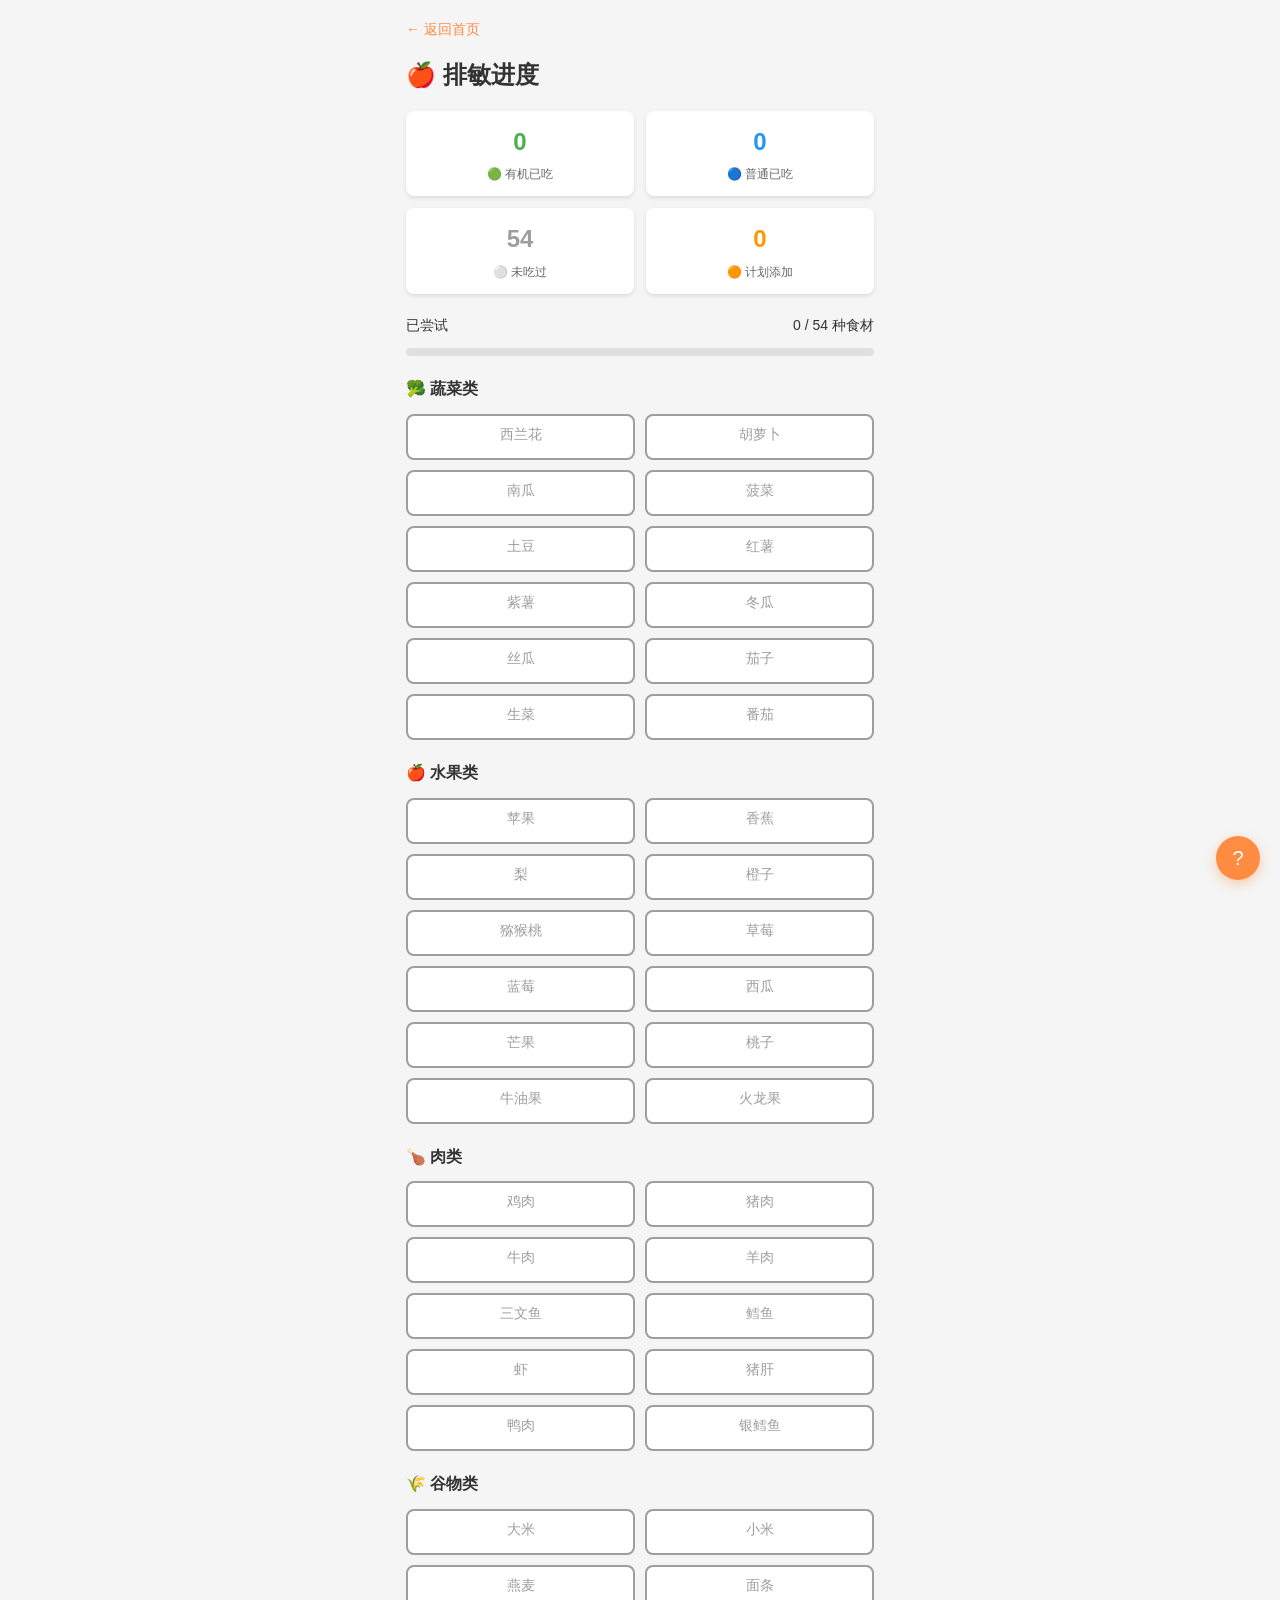
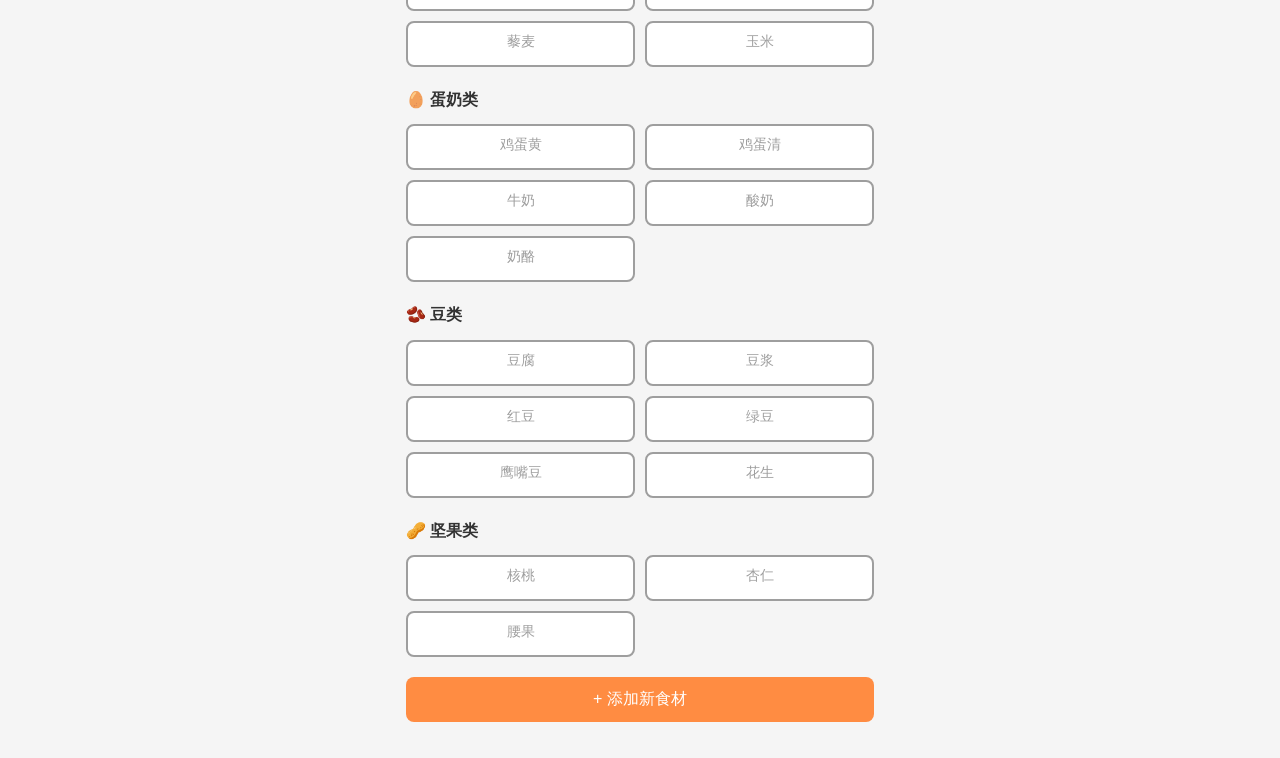
==== allergy-tracker.html @ b42898f8 "Add files via upload Initial upload" ====
<!DOCTYPE html>
<html lang="zh-CN">
<head>
  <meta charset="UTF-8">
  <meta name="viewport" content="width=device-width, initial-scale=1.0, user-scalable=no">
  <title>排敏进度 - 宝宝辅食助手</title>
  <link rel="stylesheet" href="css/style.css">
</head>
<body>
  <div class="container">
    <a href="index.html" class="back-btn">← 返回首页</a>
    
    <h2 style="margin-bottom: 16px;">🍎 排敏进度</h2>
    
    <!-- 统计区域 -->
    <div class="stats-grid">
      <div class="stat-card">
        <div class="number" style="color: var(--green);" id="organicCount">0</div>
        <div class="label">🟢 有机已吃</div>
      </div>
      <div class="stat-card">
        <div class="number" style="color: var(--blue);" id="normalCount">0</div>
        <div class="label">🔵 普通已吃</div>
      </div>
      <div class="stat-card">
        <div class="number" style="color: var(--gray);" id="noneCount">0</div>
        <div class="label">⚪ 未吃过</div>
      </div>
      <div class="stat-card">
        <div class="number" style="color: var(--orange);" id="plannedCount">0</div>
        <div class="label">🟠 计划添加</div>
      </div>
    </div>
    
    <!-- 进度条 -->
    <div style="margin-bottom: 20px;">
      <div style="display: flex; justify-content: space-between; font-size: 14px; margin-bottom: 8px;">
        <span>已尝试</span>
        <span id="progressText">0 / 0 种食材</span>
      </div>
      <div class="progress-bar">
        <div class="fill" id="progressFill" style="width: 0%;"></div>
      </div>
    </div>
    
    <!-- 食材列表区域 -->
    <div id="foodCategories"></div>
    
    <!-- 添加新食材按钮 -->
    <button class="btn btn-primary btn-block" style="margin-top: 20px;" onclick="showAddFoodModal()">
      + 添加新食材
    </button>
  </div>
  
  <!-- 帮助按钮 -->
  <button class="help-btn" onclick="toggleTooltip()">?</button>
  
  <!-- 提示弹出框 -->
  <div class="tooltip" id="tooltip">
    <div style="font-weight: bold; margin-bottom: 12px;">颜色含义说明</div>
    <div class="tooltip-item">
      <div class="tooltip-color" style="background: var(--green);"></div>
      <span>🟢 绿色：有机已吃</span>
    </div>
    <div class="tooltip-item">
      <div class="tooltip-color" style="background: var(--blue);"></div>
      <span>🔵 蓝色：普通已吃</span>
    </div>
    <div class="tooltip-item">
      <div class="tooltip-color" style="background: var(--gray);"></div>
      <span>⚪ 灰色：未吃过</span>
    </div>
    <div class="tooltip-item">
      <div class="tooltip-color" style="background: var(--orange);"></div>
      <span>🟠 橙色：计划添加</span>
    </div>
    <div style="font-size: 12px; color: var(--text-light); margin-top: 12px;">
      点击食材按钮可循环切换状态
    </div>
  </div>
  
  <!-- 添加食材模态框 -->
  <div class="modal" id="addFoodModal">
    <div class="modal-content" style="width: 90%; max-width: 350px;">
      <div class="modal-header">
        <h3>添加新食材</h3>
        <button class="modal-close" onclick="closeAddFoodModal()">×</button>
      </div>
      <div class="form-group">
        <label>食材名称</label>
        <input type="text" class="form-control" id="newFoodName" placeholder="请输入食材名称">
      </div>
      <div class="form-group">
        <label>分类</label>
        <select class="form-control" id="newFoodCategory">
          <option value="vegetables">蔬菜类</option>
          <option value="fruits">水果类</option>
          <option value="meats">肉类</option>
          <option value="grains">谷物类</option>
          <option value="dairy">蛋奶类</option>
          <option value="beans">豆类</option>
          <option value="nuts">坚果类</option>
        </select>
      </div>
      <button class="btn btn-primary btn-block" onclick="addNewFood()">添加</button>
    </div>
  </div>
  
  <script src="js/app.js"></script>
  <script src="js/storage.js"></script>
  <script src="js/allergy-tracker.js"></script>
</body>
</html>
---- css/style.css ----
/* 全局样式 - 宝宝辅食助手 PWA */
* {
  margin: 0;
  padding: 0;
  box-sizing: border-box;
}

:root {
  --primary: #FF8C42;
  --primary-light: #FFB07A;
  --green: #4CAF50;
  --blue: #2196F3;
  --orange: #FF9800;
  --gray: #9E9E9E;
  --red: #F44336;
  --yellow: #FFC107;
  --bg: #F5F5F5;
  --card-bg: #FFFFFF;
  --text: #333333;
  --text-light: #666666;
  --border: #E0E0E0;
}

body {
  font-family: -apple-system, BlinkMacSystemFont, 'Segoe UI', Roboto, 'Helvetica Neue', Arial, sans-serif;
  font-size: 16px;
  color: var(--text);
  background: var(--bg);
  line-height: 1.6;
  min-height: 100vh;
  padding-bottom: 20px;
}

/* 容器 */
.container {
  max-width: 375px;
  margin: 0 auto;
  padding: 16px;
}

/* 标题 */
.header {
  text-align: center;
  padding: 20px 0;
  background: linear-gradient(135deg, var(--primary), var(--primary-light));
  color: white;
  margin: -16px -16px 20px -16px;
  padding: 30px 16px;
  border-radius: 0 0 20px 20px;
}

.header h1 {
  font-size: 24px;
  margin-bottom: 8px;
}

.header .age-display {
  font-size: 32px;
  font-weight: bold;
  margin: 10px 0;
}

.header .date-display {
  font-size: 14px;
  opacity: 0.9;
}

/* 功能卡片网格 */
.card-grid {
  display: grid;
  grid-template-columns: 1fr;
  gap: 12px;
  margin-bottom: 20px;
}

.card {
  background: var(--card-bg);
  border-radius: 12px;
  padding: 16px;
  box-shadow: 0 2px 8px rgba(0,0,0,0.1);
  text-decoration: none;
  color: var(--text);
  display: flex;
  align-items: center;
  gap: 12px;
  transition: transform 0.2s, box-shadow 0.2s;
}

.card:active {
  transform: scale(0.98);
}

.card-icon {
  font-size: 32px;
  width: 50px;
  text-align: center;
}

.card-content h3 {
  font-size: 16px;
  margin-bottom: 4px;
}

.card-content p {
  font-size: 13px;
  color: var(--text-light);
}

/* 按钮 */
.btn {
  display: inline-block;
  padding: 12px 24px;
  border: none;
  border-radius: 8px;
  font-size: 16px;
  font-weight: 500;
  cursor: pointer;
  transition: opacity 0.2s;
  text-align: center;
  text-decoration: none;
}

.btn:active {
  opacity: 0.8;
}

.btn-primary {
  background: var(--primary);
  color: white;
}

.btn-green {
  background: var(--green);
  color: white;
}

.btn-blue {
  background: var(--blue);
  color: white;
}

.btn-orange {
  background: var(--orange);
  color: white;
}

.btn-red {
  background: var(--red);
  color: white;
}

.btn-gray {
  background: var(--gray);
  color: white;
}

.btn-block {
  display: block;
  width: 100%;
}

.btn-small {
  padding: 8px 16px;
  font-size: 14px;
}

/* 表单元素 */
.form-group {
  margin-bottom: 16px;
}

.form-group label {
  display: block;
  margin-bottom: 6px;
  font-size: 14px;
  color: var(--text-light);
}

.form-control {
  width: 100%;
  padding: 12px;
  border: 1px solid var(--border);
  border-radius: 8px;
  font-size: 16px;
  outline: none;
  transition: border-color 0.2s;
}

.form-control:focus {
  border-color: var(--primary);
}

textarea.form-control {
  min-height: 80px;
  resize: vertical;
}

select.form-control {
  appearance: none;
  background: white url("data:image/svg+xml,<svg xmlns='http://www.w3.org/2000/svg' width='12' height='12' viewBox='0 0 12 12'><path fill='%23333' d='M6 9L1 4h10z'/></svg>") no-repeat right 12px center;
  padding-right: 36px;
}

/* 标签 */
.badge {
  display: inline-block;
  padding: 4px 8px;
  border-radius: 4px;
  font-size: 12px;
  font-weight: 500;
}

.badge-green {
  background: #E8F5E9;
  color: var(--green);
}

.badge-red {
  background: #FFEBEE;
  color: var(--red);
}

.badge-yellow {
  background: #FFF8E1;
  color: #F57F17;
}

.badge-blue {
  background: #E3F2FD;
  color: var(--blue);
}

.badge-orange {
  background: #FFF3E0;
  color: var(--orange);
}

.badge-gray {
  background: #F5F5F5;
  color: var(--gray);
}

/* 列表 */
.list {
  background: var(--card-bg);
  border-radius: 12px;
  overflow: hidden;
  box-shadow: 0 2px 8px rgba(0,0,0,0.1);
}

.list-item {
  padding: 16px;
  border-bottom: 1px solid var(--border);
  display: flex;
  justify-content: space-between;
  align-items: center;
}

.list-item:last-child {
  border-bottom: none;
}

/* 食材状态按钮 */
.food-btn {
  display: inline-block;
  padding: 10px 16px;
  border: 2px solid var(--border);
  border-radius: 8px;
  background: white;
  font-size: 14px;
  cursor: pointer;
  transition: all 0.2s;
  text-align: center;
  min-width: 80px;
}

.food-btn:active {
  transform: scale(0.95);
}

.food-btn.none {
  border-color: var(--gray);
  color: var(--gray);
  background: white;
}

.food-btn.organic {
  border-color: var(--green);
  color: white;
  background: var(--green);
}

.food-btn.normal {
  border-color: var(--blue);
  color: white;
  background: var(--blue);
}

.food-btn.planned {
  border-color: var(--orange);
  color: white;
  background: var(--orange);
}

/* 分类标题 */
.category-title {
  font-size: 16px;
  font-weight: 600;
  margin: 20px 0 12px 0;
  color: var(--text);
  display: flex;
  align-items: center;
  gap: 8px;
}

/* 网格布局 */
.food-grid {
  display: grid;
  grid-template-columns: repeat(2, 1fr);
  gap: 10px;
  margin-bottom: 16px;
}

/* 提示卡片 */
.tip-card {
  background: #FFF8E1;
  border-left: 4px solid var(--yellow);
  padding: 12px;
  border-radius: 8px;
  margin-bottom: 16px;
  font-size: 14px;
}

.tip-card-green {
  background: #E8F5E9;
  border-left-color: var(--green);
}

.tip-card-red {
  background: #FFEBEE;
  border-left-color: var(--red);
}

.tip-card-blue {
  background: #E3F2FD;
  border-left-color: var(--blue);
}

/* 警告/成功消息 */
.alert {
  padding: 12px;
  border-radius: 8px;
  margin-bottom: 16px;
  font-size: 14px;
}

.alert-success {
  background: #E8F5E9;
  color: #2E7D32;
  border: 1px solid #A5D6A7;
}

.alert-warning {
  background: #FFF8E1;
  color: #F57F17;
  border: 1px solid #FFD54F;
}

.alert-error {
  background: #FFEBEE;
  color: #C62828;
  border: 1px solid #EF9A9A;
}

.alert-info {
  background: #E3F2FD;
  color: #1565C0;
  border: 1px solid #90CAF9;
}

/* 模态框 */
.modal {
  display: none;
  position: fixed;
  top: 0;
  left: 0;
  width: 100%;
  height: 100%;
  background: rgba(0,0,0,0.5);
  z-index: 1000;
  align-items: center;
  justify-content: center;
}

.modal.show {
  display: flex;
}

.modal-content {
  background: white;
  border-radius: 12px;
  padding: 20px;
  max-width: 90%;
  max-height: 80%;
  overflow-y: auto;
}

.modal-header {
  display: flex;
  justify-content: space-between;
  align-items: center;
  margin-bottom: 16px;
}

.modal-close {
  background: none;
  border: none;
  font-size: 24px;
  cursor: pointer;
  color: var(--text-light);
}

/* 返回按钮 */
.back-btn {
  display: inline-flex;
  align-items: center;
  gap: 6px;
  color: var(--primary);
  text-decoration: none;
  font-size: 14px;
  margin-bottom: 16px;
}

/* 帮助按钮 */
.help-btn {
  position: fixed;
  bottom: 20px;
  right: 20px;
  width: 44px;
  height: 44px;
  border-radius: 50%;
  background: var(--primary);
  color: white;
  border: none;
  font-size: 20px;
  cursor: pointer;
  box-shadow: 0 4px 12px rgba(255,140,66,0.4);
  z-index: 100;
}

/* 提示弹出框 */
.tooltip {
  display: none;
  position: fixed;
  bottom: 80px;
  right: 20px;
  background: white;
  border-radius: 12px;
  padding: 16px;
  box-shadow: 0 4px 20px rgba(0,0,0,0.15);
  z-index: 101;
  max-width: 280px;
}

.tooltip.show {
  display: block;
}

.tooltip-item {
  display: flex;
  align-items: center;
  gap: 8px;
  margin-bottom: 8px;
  font-size: 14px;
}

.tooltip-item:last-child {
  margin-bottom: 0;
}

.tooltip-color {
  width: 20px;
  height: 20px;
  border-radius: 4px;
  flex-shrink: 0;
}

/* 统计卡片 */
.stats-grid {
  display: grid;
  grid-template-columns: repeat(2, 1fr);
  gap: 12px;
  margin-bottom: 20px;
}

.stat-card {
  background: white;
  border-radius: 8px;
  padding: 12px;
  text-align: center;
  box-shadow: 0 2px 4px rgba(0,0,0,0.1);
}

.stat-card .number {
  font-size: 24px;
  font-weight: bold;
}

.stat-card .label {
  font-size: 12px;
  color: var(--text-light);
  margin-top: 4px;
}

/* 进度条 */
.progress-bar {
  height: 8px;
  background: var(--border);
  border-radius: 4px;
  overflow: hidden;
  margin: 12px 0;
}

.progress-bar .fill {
  height: 100%;
  background: var(--primary);
  transition: width 0.3s;
}

/* 搜索框 */
.search-box {
  position: relative;
  margin-bottom: 16px;
}

.search-box input {
  padding-right: 40px;
}

.search-box .search-icon {
  position: absolute;
  right: 12px;
  top: 50%;
  transform: translateY(-50%);
  color: var(--text-light);
}

/* 标签组 */
.tag {
  display: inline-block;
  padding: 4px 10px;
  border-radius: 12px;
  font-size: 12px;
  margin: 4px;
  border: 1px solid var(--border);
}

.tag-green {
  background: #E8F5E9;
  color: var(--green);
  border-color: #A5D6A7;
}

.tag-red {
  background: #FFEBEE;
  color: var(--red);
  border-color: #EF9A9A;
}

/* 空状态 */
.empty-state {
  text-align: center;
  padding: 40px 20px;
  color: var(--text-light);
}

.empty-state .icon {
  font-size: 48px;
  margin-bottom: 12px;
}

/* 历史记录 */
.history-item {
  background: white;
  border-radius: 8px;
  padding: 12px;
  margin-bottom: 8px;
  box-shadow: 0 1px 4px rgba(0,0,0,0.1);
}

.history-date {
  font-size: 12px;
  color: var(--text-light);
  margin-bottom: 8px;
}

.history-foods {
  display: flex;
  flex-wrap: wrap;
  gap: 6px;
}

/* 响应式 */
@media (min-width: 768px) {
  .container {
    max-width: 500px;
  }
}
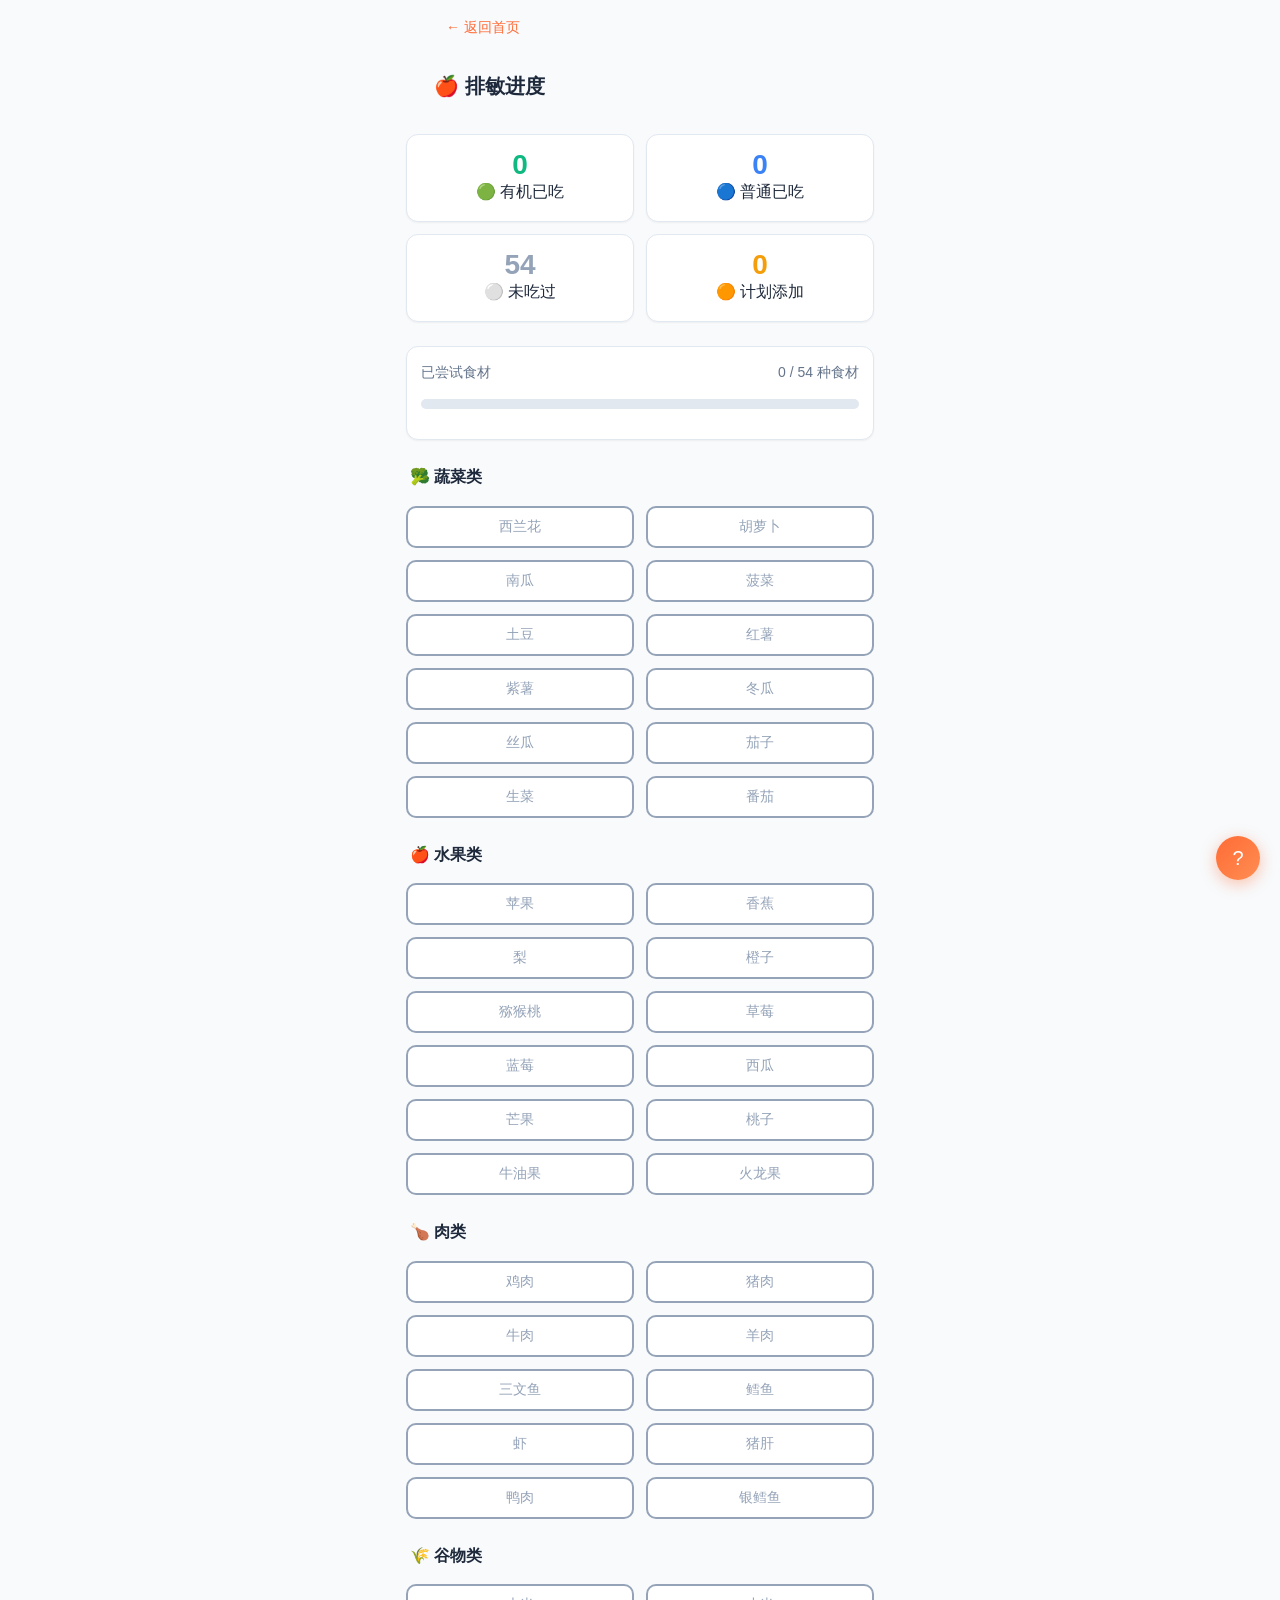
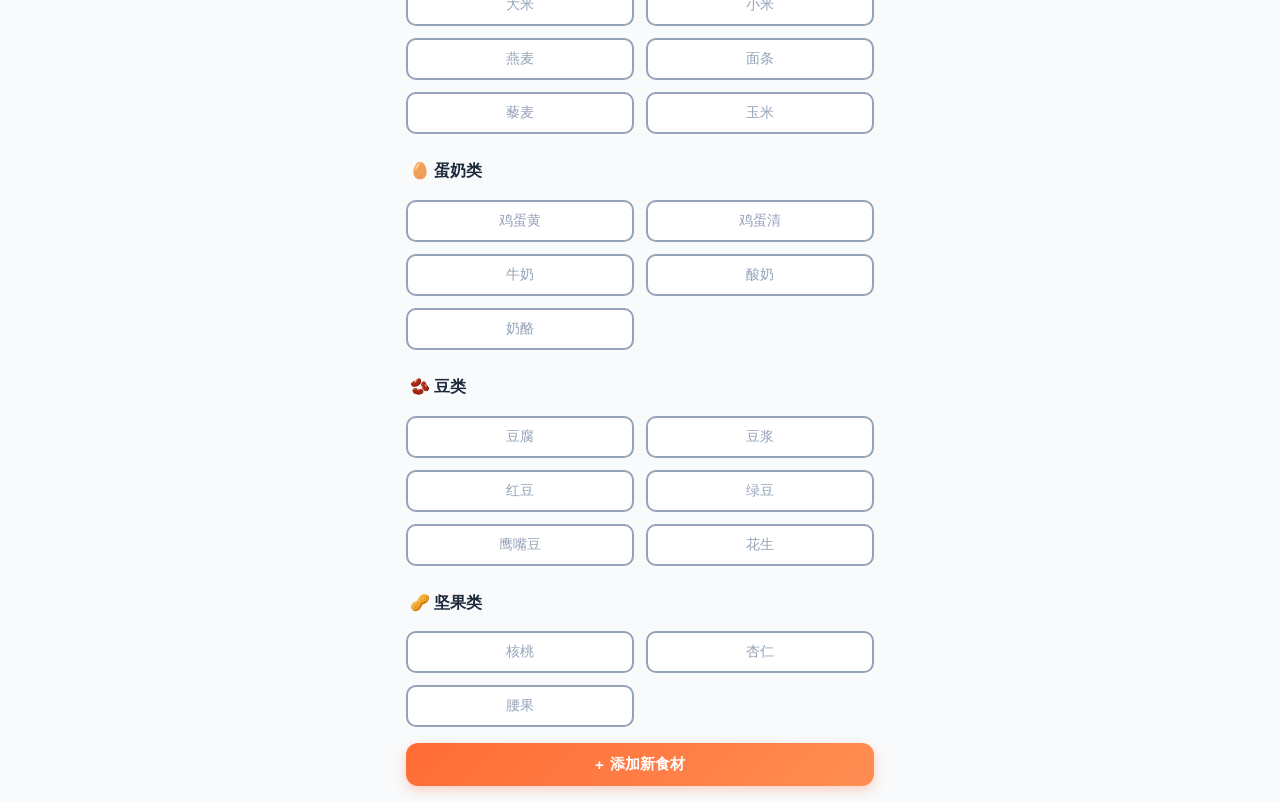
==== commit 9829c888: "Add files via upload v1.0更新" ====
--- a/allergy-tracker.html
+++ b/allergy-tracker.html
@@ -7,49 +7,52 @@
   <link rel="stylesheet" href="css/style.css">
 </head>
 <body>
-  <div class="container">
-    <a href="index.html" class="back-btn">← 返回首页</a>
+  <div class="app-container">
+    <header class="page-header">
+      <a href="index.html" class="back-btn">← 返回首页</a>
+      <h2 class="page-title">🍎 排敏进度</h2>
+    </header>
     
-    <h2 style="margin-bottom: 16px;">🍎 排敏进度</h2>
-    
-    <!-- 统计区域 -->
-    <div class="stats-grid">
-      <div class="stat-card">
-        <div class="number" style="color: var(--green);" id="organicCount">0</div>
-        <div class="label">🟢 有机已吃</div>
+    <main class="container">
+      <!-- 统计区域 -->
+      <div class="stats-grid">
+        <div class="stat-card stat-green">
+          <div class="stat-number" id="organicCount">0</div>
+          <div class="stat-label">🟢 有机已吃</div>
+        </div>
+        <div class="stat-card stat-blue">
+          <div class="stat-number" id="normalCount">0</div>
+          <div class="stat-label">🔵 普通已吃</div>
+        </div>
+        <div class="stat-card stat-gray">
+          <div class="stat-number" id="noneCount">0</div>
+          <div class="stat-label">⚪ 未吃过</div>
+        </div>
+        <div class="stat-card stat-orange">
+          <div class="stat-number" id="plannedCount">0</div>
+          <div class="stat-label">🟠 计划添加</div>
+        </div>
       </div>
-      <div class="stat-card">
-        <div class="number" style="color: var(--blue);" id="normalCount">0</div>
-        <div class="label">🔵 普通已吃</div>
+      
+      <!-- 进度条 -->
+      <div class="progress-section">
+        <div class="progress-header">
+          <span class="progress-label">已尝试食材</span>
+          <span class="progress-label" id="progressText">0 / 0 种</span>
+        </div>
+        <div class="progress-bar">
+          <div class="progress-fill" id="progressFill"></div>
+        </div>
       </div>
-      <div class="stat-card">
-        <div class="number" style="color: var(--gray);" id="noneCount">0</div>
-        <div class="label">⚪ 未吃过</div>
-      </div>
-      <div class="stat-card">
-        <div class="number" style="color: var(--orange);" id="plannedCount">0</div>
-        <div class="label">🟠 计划添加</div>
-      </div>
-    </div>
-    
-    <!-- 进度条 -->
-    <div style="margin-bottom: 20px;">
-      <div style="display: flex; justify-content: space-between; font-size: 14px; margin-bottom: 8px;">
-        <span>已尝试</span>
-        <span id="progressText">0 / 0 种食材</span>
-      </div>
-      <div class="progress-bar">
-        <div class="fill" id="progressFill" style="width: 0%;"></div>
-      </div>
-    </div>
-    
-    <!-- 食材列表区域 -->
-    <div id="foodCategories"></div>
-    
-    <!-- 添加新食材按钮 -->
-    <button class="btn btn-primary btn-block" style="margin-top: 20px;" onclick="showAddFoodModal()">
-      + 添加新食材
-    </button>
+      
+      <!-- 食材列表区域 -->
+      <div id="foodCategories"></div>
+      
+      <!-- 添加新食材按钮 -->
+      <button class="btn btn-primary btn-block" onclick="showAddFoodModal()">
+        <span class="btn-icon">+</span> 添加新食材
+      </button>
+    </main>
   </div>
   
   <!-- 帮助按钮 -->
@@ -57,7 +60,7 @@
   
   <!-- 提示弹出框 -->
   <div class="tooltip" id="tooltip">
-    <div style="font-weight: bold; margin-bottom: 12px;">颜色含义说明</div>
+    <div class="tooltip-header">🎨 颜色含义说明</div>
     <div class="tooltip-item">
       <div class="tooltip-color" style="background: var(--green);"></div>
       <span>🟢 绿色：有机已吃</span>
@@ -74,35 +77,35 @@
       <div class="tooltip-color" style="background: var(--orange);"></div>
       <span>🟠 橙色：计划添加</span>
     </div>
-    <div style="font-size: 12px; color: var(--text-light); margin-top: 12px;">
-      点击食材按钮可循环切换状态
-    </div>
+    <div class="tooltip-tip">点击食材按钮可循环切换状态</div>
   </div>
   
   <!-- 添加食材模态框 -->
   <div class="modal" id="addFoodModal">
-    <div class="modal-content" style="width: 90%; max-width: 350px;">
+    <div class="modal-content">
       <div class="modal-header">
-        <h3>添加新食材</h3>
+        <h3 class="modal-title">添加新食材</h3>
         <button class="modal-close" onclick="closeAddFoodModal()">×</button>
       </div>
-      <div class="form-group">
-        <label>食材名称</label>
-        <input type="text" class="form-control" id="newFoodName" placeholder="请输入食材名称">
+      <div class="modal-body">
+        <div class="form-group">
+          <label class="form-label">食材名称</label>
+          <input type="text" class="form-control" id="newFoodName" placeholder="请输入食材名称">
+        </div>
+        <div class="form-group">
+          <label class="form-label">分类</label>
+          <select class="form-control" id="newFoodCategory">
+            <option value="vegetables">蔬菜类</option>
+            <option value="fruits">水果类</option>
+            <option value="meats">肉类</option>
+            <option value="grains">谷物类</option>
+            <option value="dairy">蛋奶类</option>
+            <option value="beans">豆类</option>
+            <option value="nuts">坚果类</option>
+          </select>
+        </div>
       </div>
-      <div class="form-group">
-        <label>分类</label>
-        <select class="form-control" id="newFoodCategory">
-          <option value="vegetables">蔬菜类</option>
-          <option value="fruits">水果类</option>
-          <option value="meats">肉类</option>
-          <option value="grains">谷物类</option>
-          <option value="dairy">蛋奶类</option>
-          <option value="beans">豆类</option>
-          <option value="nuts">坚果类</option>
-        </select>
-      </div>
-      <button class="btn btn-primary btn-block" onclick="addNewFood()">添加</button>
+      <button class="btn btn-primary btn-block" onclick="addNewFood()">确认添加</button>
     </div>
   </div>
   
@@ -110,4 +113,4 @@
   <script src="js/storage.js"></script>
   <script src="js/allergy-tracker.js"></script>
 </body>
-</html>
+</html>
--- a/css/style.css
+++ b/css/style.css
@@ -1,24 +1,61 @@
-/* 全局样式 - 宝宝辅食助手 PWA */
+/* 全局样式 - 宝宝辅食助手 PWA 现代化设计 */
 * {
   margin: 0;
   padding: 0;
   box-sizing: border-box;
+  -webkit-tap-highlight-color: transparent;
 }
 
 :root {
-  --primary: #FF8C42;
-  --primary-light: #FFB07A;
-  --green: #4CAF50;
-  --blue: #2196F3;
-  --orange: #FF9800;
-  --gray: #9E9E9E;
-  --red: #F44336;
-  --yellow: #FFC107;
-  --bg: #F5F5F5;
+  /* 现代化配色方案 */
+  --primary: #FF6B35;
+  --primary-light: #FF8C42;
+  --primary-gradient: linear-gradient(135deg, #FF6B35 0%, #FF8E53 100%);
+  
+  --success: #10B981;
+  --success-light: #34D399;
+  
+  --warning: #F59E0B;
+  --warning-light: #FBBF24;
+  
+  --danger: #EF4444;
+  --danger-light: #F87171;
+  
+  --info: #3B82F6;
+  --info-light: #60A5FA;
+  
+  --purple: #8B5CF6;
+  --purple-light: #A78BFA;
+  
+  --pink: #EC4899;
+  --pink-light: #F472B6;
+  
+  --bg: #F8FAFC;
+  --bg-secondary: #F1F5F9;
+  
   --card-bg: #FFFFFF;
-  --text: #333333;
-  --text-light: #666666;
-  --border: #E0E0E0;
+  
+  --text: #1E293B;
+  --text-secondary: #64748B;
+  --text-tertiary: #94A3B8;
+  
+  --border: #E2E8F0;
+  --border-radius: 16px;
+  --border-radius-small: 12px;
+  
+  --shadow-sm: 0 1px 2px 0 rgba(0, 0, 0, 0.05);
+  --shadow-md: 0 4px 6px -1px rgba(0, 0, 0, 0.1), 0 2px 4px -1px rgba(0, 0, 0, 0.06);
+  --shadow-lg: 0 10px 15px -3px rgba(0, 0, 0, 0.1), 0 4px 6px -2px rgba(0, 0, 0, 0.05);
+  --shadow-xl: 0 20px 25px -5px rgba(0, 0, 0, 0.1), 0 10px 10px -5px rgba(0, 0, 0, 0.04);
+
+  /* 与旧版 / JS 内联样式兼容（encyclopedia、meal-planner 等） */
+  --green: var(--success);
+  --red: var(--danger);
+  --orange: var(--warning);
+  --blue: var(--info);
+  --gray: #94a3b8;
+  --text-light: var(--text-secondary);
+  --yellow: var(--warning);
 }
 
 body {
@@ -28,224 +65,335 @@
   background: var(--bg);
   line-height: 1.6;
   min-height: 100vh;
-  padding-bottom: 20px;
+  padding-bottom: env(safe-area-inset-bottom);
 }
 
 /* 容器 */
 .container {
-  max-width: 375px;
+  max-width: 420px;
   margin: 0 auto;
   padding: 16px;
-}
-
-/* 标题 */
+  min-height: 100vh;
+  position: relative;
+}
+
+/* 标题区域 */
 .header {
   text-align: center;
-  padding: 20px 0;
-  background: linear-gradient(135deg, var(--primary), var(--primary-light));
-  color: white;
-  margin: -16px -16px 20px -16px;
-  padding: 30px 16px;
-  border-radius: 0 0 20px 20px;
+  padding: 24px 16px;
+  background: var(--primary-gradient);
+  color: white;
+  margin: -16px -16px 24px -16px;
+  position: relative;
+  overflow: hidden;
+}
+
+.header::before {
+  content: '';
+  position: absolute;
+  top: -50%;
+  right: -50%;
+  width: 200%;
+  height: 200%;
+  background: radial-gradient(circle, rgba(255,255,255,0.1) 0%, transparent 70%);
+  animation: shimmer 8s infinite linear;
+}
+
+@keyframes shimmer {
+  0% { transform: rotate(0deg); }
+  100% { transform: rotate(360deg); }
 }
 
 .header h1 {
   font-size: 24px;
+  font-weight: 700;
   margin-bottom: 8px;
+  position: relative;
+  letter-spacing: 0.5px;
 }
 
 .header .age-display {
   font-size: 32px;
-  font-weight: bold;
-  margin: 10px 0;
+  font-weight: 700;
+  margin: 12px 0;
+  position: relative;
+  text-shadow: 0 2px 4px rgba(0,0,0,0.1);
 }
 
 .header .date-display {
   font-size: 14px;
   opacity: 0.9;
+  position: relative;
 }
 
 /* 功能卡片网格 */
 .card-grid {
   display: grid;
   grid-template-columns: 1fr;
-  gap: 12px;
-  margin-bottom: 20px;
+  gap: 16px;
+  margin-bottom: 24px;
 }
 
 .card {
   background: var(--card-bg);
-  border-radius: 12px;
-  padding: 16px;
-  box-shadow: 0 2px 8px rgba(0,0,0,0.1);
+  border-radius: var(--border-radius);
+  padding: 20px;
   text-decoration: none;
   color: var(--text);
   display: flex;
   align-items: center;
-  gap: 12px;
-  transition: transform 0.2s, box-shadow 0.2s;
+  gap: 16px;
+  transition: all 0.3s cubic-bezier(0.4, 0, 0.2, 1);
+  box-shadow: var(--shadow-md);
+  border: 1px solid var(--border);
+  position: relative;
+  overflow: hidden;
+}
+
+.card::before {
+  content: '';
+  position: absolute;
+  top: 0;
+  left: 0;
+  width: 4px;
+  height: 100%;
+  background: var(--primary-gradient);
+  transform: scaleY(0);
+  transform-origin: top;
+  transition: transform 0.3s ease;
+}
+
+.card:hover::before {
+  transform: scaleY(1);
 }
 
 .card:active {
-  transform: scale(0.98);
+  transform: scale(0.97);
+  box-shadow: var(--shadow-sm);
 }
 
 .card-icon {
   font-size: 32px;
-  width: 50px;
-  text-align: center;
+  width: 56px;
+  height: 56px;
+  display: flex;
+  align-items: center;
+  justify-content: center;
+  background: var(--bg-secondary);
+  border-radius: 14px;
+  flex-shrink: 0;
 }
 
 .card-content h3 {
   font-size: 16px;
+  font-weight: 600;
   margin-bottom: 4px;
+  color: var(--text);
 }
 
 .card-content p {
   font-size: 13px;
-  color: var(--text-light);
+  color: var(--text-secondary);
+  line-height: 1.4;
 }
 
 /* 按钮 */
 .btn {
-  display: inline-block;
+  display: inline-flex;
+  align-items: center;
+  justify-content: center;
   padding: 12px 24px;
   border: none;
-  border-radius: 8px;
-  font-size: 16px;
-  font-weight: 500;
+  border-radius: 12px;
+  font-size: 15px;
+  font-weight: 600;
   cursor: pointer;
-  transition: opacity 0.2s;
+  transition: all 0.2s cubic-bezier(0.4, 0, 0.2, 1);
   text-align: center;
   text-decoration: none;
+  gap: 6px;
 }
 
 .btn:active {
-  opacity: 0.8;
+  transform: scale(0.96);
 }
 
 .btn-primary {
-  background: var(--primary);
-  color: white;
-}
-
+  background: var(--primary-gradient);
+  color: white;
+  box-shadow: 0 4px 12px rgba(255, 107, 53, 0.3);
+}
+
+.btn-primary:hover {
+  box-shadow: 0 6px 16px rgba(255, 107, 53, 0.4);
+}
+
+.btn-success {
+  background: linear-gradient(135deg, var(--success), var(--success-light));
+  color: white;
+  box-shadow: 0 4px 12px rgba(16, 185, 129, 0.3);
+}
+
+.btn-info {
+  background: linear-gradient(135deg, var(--info), var(--info-light));
+  color: white;
+  box-shadow: 0 4px 12px rgba(59, 130, 246, 0.3);
+}
+
+.btn-warning {
+  background: linear-gradient(135deg, var(--warning), var(--warning-light));
+  color: white;
+  box-shadow: 0 4px 12px rgba(245, 158, 11, 0.3);
+}
+
+.btn-danger {
+  background: linear-gradient(135deg, var(--danger), var(--danger-light));
+  color: white;
+  box-shadow: 0 4px 12px rgba(239, 68, 68, 0.3);
+}
+
+.btn-gray {
+  background: #64748B;
+  color: white;
+}
+
+/* 旧按钮类名（子页 HTML / 动态 HTML 仍在使用） */
 .btn-green {
-  background: var(--green);
-  color: white;
+  background: linear-gradient(135deg, var(--success), var(--success-light));
+  color: white;
+  box-shadow: 0 4px 12px rgba(16, 185, 129, 0.3);
 }
 
 .btn-blue {
-  background: var(--blue);
-  color: white;
+  background: linear-gradient(135deg, var(--info), var(--info-light));
+  color: white;
+  box-shadow: 0 4px 12px rgba(59, 130, 246, 0.3);
 }
 
 .btn-orange {
-  background: var(--orange);
-  color: white;
-}
-
-.btn-red {
-  background: var(--red);
-  color: white;
-}
-
-.btn-gray {
-  background: var(--gray);
-  color: white;
+  background: linear-gradient(135deg, var(--warning), var(--warning-light));
+  color: white;
+  box-shadow: 0 4px 12px rgba(245, 158, 11, 0.3);
+}
+
+.btn-secondary {
+  background: #f1f5f9;
+  color: var(--text-secondary);
+  border: 2px solid var(--border);
+}
+
+.btn-outline {
+  background: transparent;
+  border: 2px solid var(--border);
+  color: var(--text-secondary);
 }
 
 .btn-block {
-  display: block;
+  display: flex;
   width: 100%;
 }
 
 .btn-small {
   padding: 8px 16px;
   font-size: 14px;
+  border-radius: 8px;
 }
 
 /* 表单元素 */
 .form-group {
-  margin-bottom: 16px;
+  margin-bottom: 20px;
 }
 
 .form-group label {
   display: block;
-  margin-bottom: 6px;
-  font-size: 14px;
-  color: var(--text-light);
+  margin-bottom: 8px;
+  font-size: 14px;
+  font-weight: 500;
+  color: var(--text-secondary);
 }
 
 .form-control {
   width: 100%;
-  padding: 12px;
-  border: 1px solid var(--border);
-  border-radius: 8px;
+  padding: 14px 16px;
+  border: 2px solid var(--border);
+  border-radius: 12px;
   font-size: 16px;
   outline: none;
-  transition: border-color 0.2s;
+  transition: all 0.2s ease;
+  background: var(--card-bg);
 }
 
 .form-control:focus {
   border-color: var(--primary);
+  box-shadow: 0 0 0 3px rgba(255, 107, 53, 0.1);
+}
+
+.form-control::placeholder {
+  color: var(--text-tertiary);
 }
 
 textarea.form-control {
-  min-height: 80px;
+  min-height: 100px;
   resize: vertical;
 }
 
 select.form-control {
   appearance: none;
-  background: white url("data:image/svg+xml,<svg xmlns='http://www.w3.org/2000/svg' width='12' height='12' viewBox='0 0 12 12'><path fill='%23333' d='M6 9L1 4h10z'/></svg>") no-repeat right 12px center;
-  padding-right: 36px;
+  background: white url("data:image/svg+xml,<svg xmlns='http://www.w3.org/2000/svg' width='16' height='16' viewBox='0 0 16 16'><path fill='%2364748B' d='M4 6l4 4 4-4z'/></svg>") no-repeat right 16px center;
+  padding-right: 44px;
 }
 
 /* 标签 */
 .badge {
-  display: inline-block;
-  padding: 4px 8px;
-  border-radius: 4px;
+  display: inline-flex;
+  align-items: center;
+  padding: 6px 12px;
+  border-radius: 20px;
   font-size: 12px;
-  font-weight: 500;
+  font-weight: 600;
+}
+
+.badge-success {
+  background: rgba(16, 185, 129, 0.1);
+  color: var(--success);
+}
+
+.badge-danger {
+  background: rgba(239, 68, 68, 0.1);
+  color: var(--danger);
+}
+
+.badge-warning {
+  background: rgba(245, 158, 11, 0.1);
+  color: var(--warning);
+}
+
+.badge-info {
+  background: rgba(59, 130, 246, 0.1);
+  color: var(--info);
+}
+
+.badge-purple {
+  background: rgba(139, 92, 246, 0.1);
+  color: var(--purple);
+}
+
+.badge-pink {
+  background: rgba(236, 72, 153, 0.1);
+  color: var(--pink);
 }
 
 .badge-green {
-  background: #E8F5E9;
-  color: var(--green);
-}
-
-.badge-red {
-  background: #FFEBEE;
-  color: var(--red);
-}
-
-.badge-yellow {
-  background: #FFF8E1;
-  color: #F57F17;
-}
-
-.badge-blue {
-  background: #E3F2FD;
-  color: var(--blue);
-}
-
-.badge-orange {
-  background: #FFF3E0;
-  color: var(--orange);
-}
-
-.badge-gray {
-  background: #F5F5F5;
-  color: var(--gray);
+  background: rgba(16, 185, 129, 0.12);
+  color: var(--success);
 }
 
 /* 列表 */
 .list {
   background: var(--card-bg);
-  border-radius: 12px;
+  border-radius: var(--border-radius);
   overflow: hidden;
-  box-shadow: 0 2px 8px rgba(0,0,0,0.1);
+  box-shadow: var(--shadow-md);
 }
 
 .list-item {
@@ -254,6 +402,11 @@
   display: flex;
   justify-content: space-between;
   align-items: center;
+  transition: background 0.2s ease;
+}
+
+.list-item:hover {
+  background: var(--bg-secondary);
 }
 
 .list-item:last-child {
@@ -262,120 +415,156 @@
 
 /* 食材状态按钮 */
 .food-btn {
-  display: inline-block;
+  display: inline-flex;
+  align-items: center;
+  justify-content: center;
   padding: 10px 16px;
   border: 2px solid var(--border);
-  border-radius: 8px;
+  border-radius: 10px;
   background: white;
   font-size: 14px;
+  font-weight: 500;
   cursor: pointer;
-  transition: all 0.2s;
+  transition: all 0.2s ease;
   text-align: center;
-  min-width: 80px;
+  min-width: 90px;
 }
 
 .food-btn:active {
-  transform: scale(0.95);
+  transform: scale(0.94);
 }
 
 .food-btn.none {
-  border-color: var(--gray);
-  color: var(--gray);
+  border-color: var(--text-tertiary);
+  color: var(--text-tertiary);
   background: white;
 }
 
 .food-btn.organic {
-  border-color: var(--green);
-  color: white;
-  background: var(--green);
+  border-color: var(--success);
+  color: white;
+  background: var(--success);
+  box-shadow: 0 2px 8px rgba(16, 185, 129, 0.3);
 }
 
 .food-btn.normal {
-  border-color: var(--blue);
-  color: white;
-  background: var(--blue);
+  border-color: var(--info);
+  color: white;
+  background: var(--info);
+  box-shadow: 0 2px 8px rgba(59, 130, 246, 0.3);
 }
 
 .food-btn.planned {
-  border-color: var(--orange);
-  color: white;
-  background: var(--orange);
+  border-color: var(--warning);
+  color: white;
+  background: var(--warning);
+  box-shadow: 0 2px 8px rgba(245, 158, 11, 0.3);
 }
 
 /* 分类标题 */
 .category-title {
   font-size: 16px;
   font-weight: 600;
-  margin: 20px 0 12px 0;
+  margin: 24px 0 16px 0;
   color: var(--text);
   display: flex;
   align-items: center;
   gap: 8px;
+  padding-left: 4px;
 }
 
 /* 网格布局 */
 .food-grid {
   display: grid;
   grid-template-columns: repeat(2, 1fr);
-  gap: 10px;
+  gap: 12px;
   margin-bottom: 16px;
 }
 
 /* 提示卡片 */
 .tip-card {
-  background: #FFF8E1;
-  border-left: 4px solid var(--yellow);
-  padding: 12px;
-  border-radius: 8px;
+  background: rgba(245, 158, 11, 0.08);
+  border-left: 4px solid var(--warning);
+  padding: 16px;
+  border-radius: 0 var(--border-radius-small) var(--border-radius-small) 0;
   margin-bottom: 16px;
   font-size: 14px;
 }
 
 .tip-card-green {
-  background: #E8F5E9;
-  border-left-color: var(--green);
+  background: rgba(16, 185, 129, 0.08);
+  border-left-color: var(--success);
 }
 
 .tip-card-red {
-  background: #FFEBEE;
-  border-left-color: var(--red);
+  background: rgba(239, 68, 68, 0.08);
+  border-left-color: var(--danger);
 }
 
 .tip-card-blue {
-  background: #E3F2FD;
-  border-left-color: var(--blue);
+  background: rgba(59, 130, 246, 0.08);
+  border-left-color: var(--info);
+}
+
+.tip-card-purple {
+  background: rgba(139, 92, 246, 0.08);
+  border-left-color: var(--purple);
 }
 
 /* 警告/成功消息 */
 .alert {
-  padding: 12px;
-  border-radius: 8px;
-  margin-bottom: 16px;
-  font-size: 14px;
+  padding: 16px;
+  border-radius: var(--border-radius-small);
+  margin-bottom: 20px;
+  font-size: 14px;
+  display: flex;
+  align-items: flex-start;
+  gap: 12px;
+}
+
+.alert::before {
+  font-size: 20px;
+  flex-shrink: 0;
 }
 
 .alert-success {
-  background: #E8F5E9;
-  color: #2E7D32;
-  border: 1px solid #A5D6A7;
+  background: rgba(16, 185, 129, 0.08);
+  color: #065F46;
+  border: 1px solid rgba(16, 185, 129, 0.2);
+}
+
+.alert-success::before {
+  content: '✓';
 }
 
 .alert-warning {
-  background: #FFF8E1;
-  color: #F57F17;
-  border: 1px solid #FFD54F;
+  background: rgba(245, 158, 11, 0.08);
+  color: #92400E;
+  border: 1px solid rgba(245, 158, 11, 0.2);
+}
+
+.alert-warning::before {
+  content: '⚠';
 }
 
 .alert-error {
-  background: #FFEBEE;
-  color: #C62828;
-  border: 1px solid #EF9A9A;
+  background: rgba(239, 68, 68, 0.08);
+  color: #991B1B;
+  border: 1px solid rgba(239, 68, 68, 0.2);
+}
+
+.alert-error::before {
+  content: '✗';
 }
 
 .alert-info {
-  background: #E3F2FD;
-  color: #1565C0;
-  border: 1px solid #90CAF9;
+  background: rgba(59, 130, 246, 0.08);
+  color: #1E40AF;
+  border: 1px solid rgba(59, 130, 246, 0.2);
+}
+
+.alert-info::before {
+  content: 'ℹ';
 }
 
 /* 模态框 */
@@ -386,10 +575,12 @@
   left: 0;
   width: 100%;
   height: 100%;
-  background: rgba(0,0,0,0.5);
+  background: rgba(0, 0, 0, 0.5);
   z-index: 1000;
   align-items: center;
   justify-content: center;
+  padding: 20px;
+  backdrop-filter: blur(4px);
 }
 
 .modal.show {
@@ -398,18 +589,40 @@
 
 .modal-content {
   background: white;
-  border-radius: 12px;
-  padding: 20px;
+  border-radius: var(--border-radius);
+  padding: 24px;
   max-width: 90%;
-  max-height: 80%;
+  max-height: 85vh;
   overflow-y: auto;
+  width: 100%;
+  max-width: 400px;
+  animation: modalIn 0.3s ease-out;
+}
+
+@keyframes modalIn {
+  from {
+    opacity: 0;
+    transform: translateY(20px) scale(0.95);
+  }
+  to {
+    opacity: 1;
+    transform: translateY(0) scale(1);
+  }
 }
 
 .modal-header {
   display: flex;
   justify-content: space-between;
   align-items: center;
-  margin-bottom: 16px;
+  margin-bottom: 20px;
+  padding-bottom: 16px;
+  border-bottom: 1px solid var(--border);
+}
+
+.modal-header h3 {
+  font-size: 18px;
+  font-weight: 600;
+  color: var(--text);
 }
 
 .modal-close {
@@ -417,7 +630,19 @@
   border: none;
   font-size: 24px;
   cursor: pointer;
-  color: var(--text-light);
+  color: var(--text-tertiary);
+  width: 32px;
+  height: 32px;
+  display: flex;
+  align-items: center;
+  justify-content: center;
+  border-radius: 8px;
+  transition: all 0.2s ease;
+}
+
+.modal-close:hover {
+  background: var(--bg-secondary);
+  color: var(--text);
 }
 
 /* 返回按钮 */
@@ -428,7 +653,15 @@
   color: var(--primary);
   text-decoration: none;
   font-size: 14px;
-  margin-bottom: 16px;
+  font-weight: 500;
+  margin-bottom: 20px;
+  padding: 8px 12px;
+  border-radius: 8px;
+  transition: background 0.2s ease;
+}
+
+.back-btn:hover {
+  background: var(--bg-secondary);
 }
 
 /* 帮助按钮 */
@@ -439,13 +672,18 @@
   width: 44px;
   height: 44px;
   border-radius: 50%;
-  background: var(--primary);
+  background: var(--primary-gradient);
   color: white;
   border: none;
   font-size: 20px;
   cursor: pointer;
-  box-shadow: 0 4px 12px rgba(255,140,66,0.4);
+  box-shadow: 0 4px 16px rgba(255, 107, 53, 0.4);
   z-index: 100;
+  transition: transform 0.2s ease, box-shadow 0.2s ease;
+}
+
+.help-btn:active {
+  transform: scale(0.9);
 }
 
 /* 提示弹出框 */
@@ -455,11 +693,23 @@
   bottom: 80px;
   right: 20px;
   background: white;
-  border-radius: 12px;
-  padding: 16px;
-  box-shadow: 0 4px 20px rgba(0,0,0,0.15);
+  border-radius: var(--border-radius);
+  padding: 20px;
+  box-shadow: var(--shadow-xl);
   z-index: 101;
-  max-width: 280px;
+  max-width: 300px;
+  animation: tooltipIn 0.3s ease-out;
+}
+
+@keyframes tooltipIn {
+  from {
+    opacity: 0;
+    transform: translateY(10px);
+  }
+  to {
+    opacity: 1;
+    transform: translateY(0);
+  }
 }
 
 .tooltip.show {
@@ -469,8 +719,8 @@
 .tooltip-item {
   display: flex;
   align-items: center;
-  gap: 8px;
-  margin-bottom: 8px;
+  gap: 10px;
+  margin-bottom: 10px;
   font-size: 14px;
 }
 
@@ -479,9 +729,9 @@
 }
 
 .tooltip-color {
-  width: 20px;
-  height: 20px;
-  border-radius: 4px;
+  width: 24px;
+  height: 24px;
+  border-radius: 6px;
   flex-shrink: 0;
 }
 
@@ -490,114 +740,139 @@
   display: grid;
   grid-template-columns: repeat(2, 1fr);
   gap: 12px;
-  margin-bottom: 20px;
+  margin-bottom: 24px;
 }
 
 .stat-card {
-  background: white;
-  border-radius: 8px;
-  padding: 12px;
+  background: var(--card-bg);
+  border-radius: var(--border-radius-small);
+  padding: 16px;
   text-align: center;
-  box-shadow: 0 2px 4px rgba(0,0,0,0.1);
+  box-shadow: var(--shadow-sm);
+  border: 1px solid var(--border);
 }
 
 .stat-card .number {
-  font-size: 24px;
-  font-weight: bold;
+  font-size: 28px;
+  font-weight: 700;
+  line-height: 1;
 }
 
 .stat-card .label {
   font-size: 12px;
-  color: var(--text-light);
-  margin-top: 4px;
+  color: var(--text-secondary);
+  margin-top: 8px;
+  font-weight: 500;
 }
 
 /* 进度条 */
 .progress-bar {
-  height: 8px;
+  height: 10px;
   background: var(--border);
-  border-radius: 4px;
+  border-radius: 5px;
   overflow: hidden;
-  margin: 12px 0;
+  margin: 16px 0;
 }
 
 .progress-bar .fill {
   height: 100%;
-  background: var(--primary);
-  transition: width 0.3s;
+  background: var(--primary-gradient);
+  transition: width 0.4s cubic-bezier(0.4, 0, 0.2, 1);
 }
 
 /* 搜索框 */
 .search-box {
   position: relative;
-  margin-bottom: 16px;
+  margin-bottom: 20px;
 }
 
 .search-box input {
-  padding-right: 40px;
+  padding-right: 46px;
+  padding-left: 16px;
 }
 
 .search-box .search-icon {
   position: absolute;
-  right: 12px;
+  right: 14px;
   top: 50%;
   transform: translateY(-50%);
-  color: var(--text-light);
+  color: var(--text-tertiary);
+  font-size: 18px;
+  pointer-events: none;
 }
 
 /* 标签组 */
 .tag {
   display: inline-block;
-  padding: 4px 10px;
-  border-radius: 12px;
+  padding: 6px 12px;
+  border-radius: 20px;
   font-size: 12px;
+  font-weight: 500;
   margin: 4px;
-  border: 1px solid var(--border);
+  border: 1px solid;
 }
 
 .tag-green {
-  background: #E8F5E9;
-  color: var(--green);
-  border-color: #A5D6A7;
+  background: rgba(16, 185, 129, 0.1);
+  color: var(--success);
+  border-color: rgba(16, 185, 129, 0.2);
 }
 
 .tag-red {
-  background: #FFEBEE;
-  color: var(--red);
-  border-color: #EF9A9A;
+  background: rgba(239, 68, 68, 0.1);
+  color: var(--danger);
+  border-color: rgba(239, 68, 68, 0.2);
+}
+
+.tag-blue {
+  background: rgba(59, 130, 246, 0.1);
+  color: var(--info);
+  border-color: rgba(59, 130, 246, 0.2);
+}
+
+.tag-purple {
+  background: rgba(139, 92, 246, 0.1);
+  color: var(--purple);
+  border-color: rgba(139, 92, 246, 0.2);
 }
 
 /* 空状态 */
 .empty-state {
   text-align: center;
-  padding: 40px 20px;
-  color: var(--text-light);
+  padding: 60px 20px;
+  color: var(--text-secondary);
 }
 
 .empty-state .icon {
-  font-size: 48px;
-  margin-bottom: 12px;
+  font-size: 64px;
+  margin-bottom: 16px;
+  opacity: 0.5;
+}
+
+.empty-state div:last-child {
+  font-size: 14px;
 }
 
 /* 历史记录 */
 .history-item {
-  background: white;
-  border-radius: 8px;
-  padding: 12px;
-  margin-bottom: 8px;
-  box-shadow: 0 1px 4px rgba(0,0,0,0.1);
+  background: var(--card-bg);
+  border-radius: var(--border-radius-small);
+  padding: 16px;
+  margin-bottom: 12px;
+  box-shadow: var(--shadow-sm);
+  border: 1px solid var(--border);
 }
 
 .history-date {
   font-size: 12px;
-  color: var(--text-light);
-  margin-bottom: 8px;
+  color: var(--text-tertiary);
+  margin-bottom: 10px;
 }
 
 .history-foods {
   display: flex;
   flex-wrap: wrap;
-  gap: 6px;
+  gap: 8px;
 }
 
 /* 响应式 */
@@ -606,3 +881,391 @@
     max-width: 500px;
   }
 }
+
+/* 动画效果 */
+@keyframes fadeIn {
+  from { opacity: 0; transform: translateY(10px); }
+  to { opacity: 1; transform: translateY(0); }
+}
+
+.animate-fade-in {
+  animation: fadeIn 0.3s ease-out;
+}
+
+/* 滚动条样式 */
+::-webkit-scrollbar {
+  width: 6px;
+}
+
+::-webkit-scrollbar-track {
+  background: transparent;
+}
+
+::-webkit-scrollbar-thumb {
+  background: var(--border);
+  border-radius: 3px;
+}
+
+::-webkit-scrollbar-thumb:hover {
+  background: var(--text-tertiary);
+}
+
+/* ========= 页面布局（首页 / 子页 HTML 结构） ========= */
+.app-container {
+  min-height: 100vh;
+  background: var(--bg);
+}
+
+.app-header {
+  background: var(--primary-gradient);
+  color: #fff;
+  padding: 28px 20px 32px;
+  border-radius: 0 0 24px 24px;
+  box-shadow: var(--shadow-md);
+}
+
+.header-content {
+  max-width: 420px;
+  margin: 0 auto;
+  text-align: center;
+}
+
+.header-title {
+  font-size: 22px;
+  font-weight: 700;
+  margin-bottom: 8px;
+  display: flex;
+  align-items: center;
+  justify-content: center;
+  gap: 8px;
+}
+
+.app-header .age-display {
+  font-size: 32px;
+  font-weight: 700;
+  margin: 10px 0;
+  text-shadow: 0 2px 4px rgba(0, 0, 0, 0.12);
+}
+
+.app-header .date-display {
+  font-size: 14px;
+  opacity: 0.92;
+}
+
+.subpage-header,
+.page-header {
+  max-width: 420px;
+  margin: 0 auto;
+  padding: 8px 4px 0;
+  position: relative;
+}
+
+.page-header {
+  padding-right: 52px;
+}
+
+.page-title {
+  font-size: 20px;
+  font-weight: 700;
+  color: var(--text);
+  margin: 4px 0 16px;
+  display: flex;
+  align-items: center;
+  gap: 8px;
+}
+
+.card-icon-wrapper {
+  width: 56px;
+  height: 56px;
+  display: flex;
+  align-items: center;
+  justify-content: center;
+  background: var(--bg-secondary);
+  border-radius: 14px;
+  flex-shrink: 0;
+}
+
+.card-icon-wrapper .card-icon {
+  width: auto;
+  height: auto;
+  background: transparent;
+  font-size: 28px;
+}
+
+.card-title {
+  font-size: 16px;
+  font-weight: 600;
+  margin-bottom: 4px;
+  color: var(--text);
+}
+
+.card-desc {
+  font-size: 13px;
+  color: var(--text-secondary);
+  line-height: 1.4;
+}
+
+.card-arrow {
+  margin-left: auto;
+  font-size: 22px;
+  color: var(--text-tertiary);
+  font-weight: 300;
+}
+
+.card-section {
+  background: var(--card-bg);
+  border: 1px solid var(--border);
+  border-radius: var(--border-radius);
+  padding: 16px;
+  margin-bottom: 14px;
+  box-shadow: var(--shadow-sm);
+}
+
+.section-title {
+  font-size: 15px;
+  font-weight: 600;
+  color: var(--text);
+  margin: 0 0 12px;
+}
+
+.input-group {
+  display: flex;
+  gap: 10px;
+  align-items: stretch;
+}
+
+.input-group .form-control {
+  flex: 1;
+}
+
+.input-group .btn {
+  flex-shrink: 0;
+  white-space: nowrap;
+}
+
+.food-tags {
+  min-height: 8px;
+}
+
+.history-list {
+  min-height: 8px;
+}
+
+/* 百科：详情默认隐藏，由 JS 设置 inline display */
+#foodDetail {
+  display: none;
+}
+
+.food-detail-card {
+  background: var(--card-bg);
+  border: 1px solid var(--border);
+  border-radius: var(--border-radius);
+  padding: 16px;
+  margin-bottom: 16px;
+  box-shadow: var(--shadow-sm);
+}
+
+.detail-header {
+  margin-bottom: 12px;
+}
+
+.food-name {
+  font-size: 20px;
+  font-weight: 700;
+  margin-bottom: 6px;
+}
+
+.food-category {
+  font-size: 14px;
+  color: var(--text-secondary);
+  margin-bottom: 8px;
+}
+
+.detail-section > .section-title {
+  font-size: 14px;
+  font-weight: 600;
+  margin-bottom: 8px;
+}
+
+.nutrition-tags {
+  display: flex;
+  flex-wrap: wrap;
+  gap: 8px;
+  margin-bottom: 12px;
+}
+
+/* 百科：微量元素面板 */
+.nutrient-filter-btn {
+  position: absolute;
+  top: 4px;
+  right: 0;
+  width: 40px;
+  height: 40px;
+  border-radius: 12px;
+  border: 1px solid var(--border);
+  background: var(--card-bg);
+  font-size: 18px;
+  cursor: pointer;
+  display: flex;
+  align-items: center;
+  justify-content: center;
+  box-shadow: var(--shadow-sm);
+}
+
+.nutrient-panel {
+  display: none;
+  position: absolute;
+  top: 0;
+  right: 0;
+  left: 0;
+  max-width: 100%;
+  z-index: 200;
+  background: var(--card-bg);
+  border: 1px solid var(--border);
+  border-radius: var(--border-radius-small);
+  box-shadow: var(--shadow-lg);
+  padding: 14px;
+}
+
+.nutrient-panel.is-open {
+  display: block;
+}
+
+.nutrient-panel .panel-header {
+  font-weight: 600;
+  margin-bottom: 10px;
+  font-size: 14px;
+  display: flex;
+  align-items: center;
+  gap: 6px;
+}
+
+.nutrient-panel .panel-actions {
+  display: flex;
+  gap: 8px;
+  margin-top: 12px;
+}
+
+.nutrient-panel .panel-actions .btn {
+  flex: 1;
+}
+
+.nutrient-panel .panel-close {
+  margin-top: 8px;
+  text-align: right;
+  font-size: 12px;
+  color: var(--text-secondary);
+  cursor: pointer;
+}
+
+.nutrient-checks {
+  display: flex;
+  flex-wrap: wrap;
+  gap: 8px;
+}
+
+.nutrient-results {
+  margin-bottom: 12px;
+}
+
+/* 排敏页进度条 fill 类名 */
+.progress-bar .progress-fill {
+  height: 100%;
+  background: var(--primary-gradient);
+  transition: width 0.4s cubic-bezier(0.4, 0, 0.2, 1);
+  border-radius: 5px;
+}
+
+.stat-card .stat-number {
+  font-size: 28px;
+  font-weight: 700;
+  line-height: 1;
+}
+
+.progress-section {
+  background: var(--card-bg);
+  border: 1px solid var(--border);
+  border-radius: var(--border-radius-small);
+  padding: 14px;
+  margin-bottom: 16px;
+  box-shadow: var(--shadow-sm);
+}
+
+.progress-header {
+  display: flex;
+  justify-content: space-between;
+  font-size: 14px;
+  margin-bottom: 6px;
+  color: var(--text-secondary);
+}
+
+.stat-green .stat-number {
+  color: var(--success);
+}
+
+.stat-blue .stat-number {
+  color: var(--info);
+}
+
+.stat-gray .stat-number {
+  color: var(--text-tertiary);
+}
+
+.stat-orange .stat-number {
+  color: var(--warning);
+}
+
+.empty-state .empty-icon {
+  font-size: 56px;
+  margin-bottom: 12px;
+  opacity: 0.45;
+}
+
+.empty-state .empty-text {
+  font-size: 15px;
+  margin-bottom: 6px;
+}
+
+.empty-state .empty-hint {
+  font-size: 12px;
+  color: var(--text-tertiary);
+}
+
+.section-card {
+  background: var(--card-bg);
+  border: 1px solid var(--border);
+  border-radius: var(--border-radius);
+  padding: 16px;
+  margin-bottom: 16px;
+  box-shadow: var(--shadow-sm);
+}
+
+.form-row {
+  display: grid;
+  grid-template-columns: 1fr 1fr;
+  gap: 12px;
+}
+
+.form-label {
+  display: block;
+  margin-bottom: 8px;
+  font-size: 14px;
+  font-weight: 500;
+  color: var(--text-secondary);
+}
+
+.tooltip-header {
+  font-weight: 600;
+  margin-bottom: 12px;
+}
+
+.tooltip-tip {
+  font-size: 12px;
+  color: var(--text-secondary);
+  margin-top: 12px;
+}
+
+.modal-title {
+  font-size: 18px;
+  font-weight: 600;
+}
